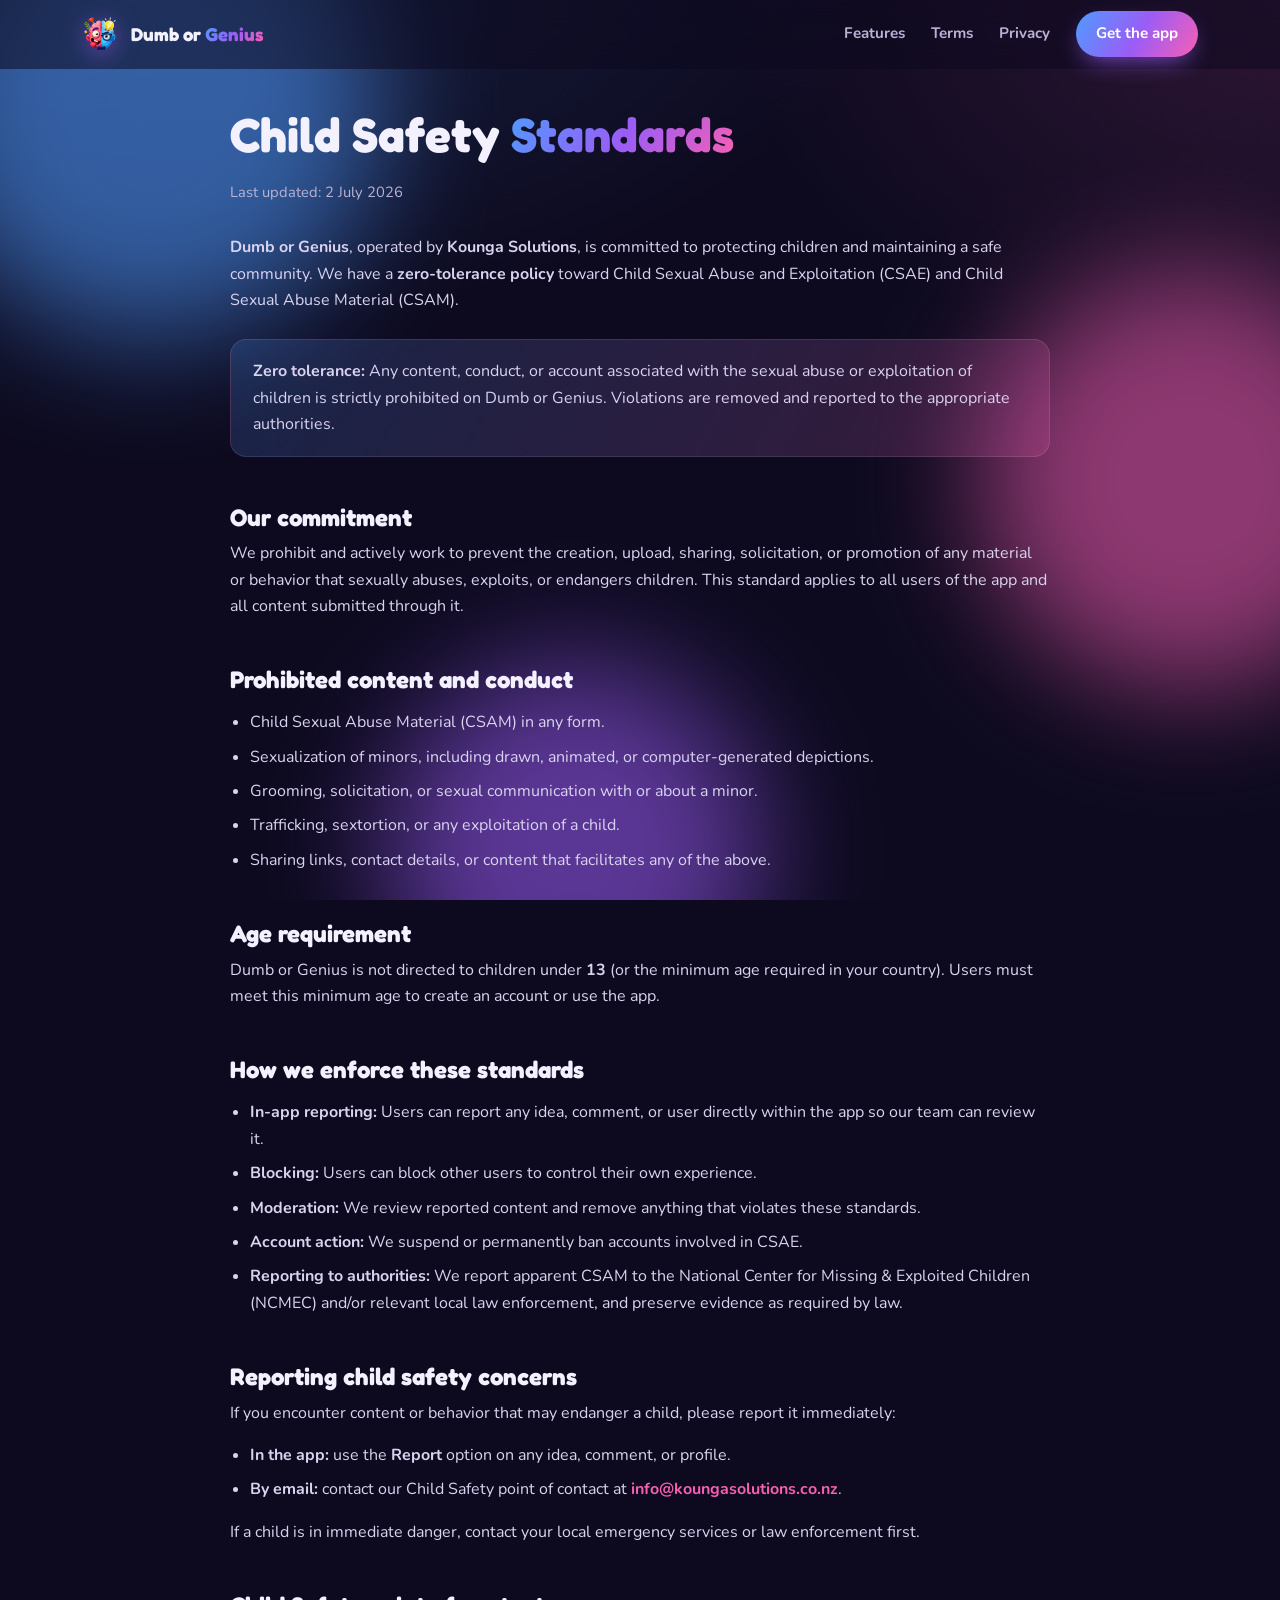
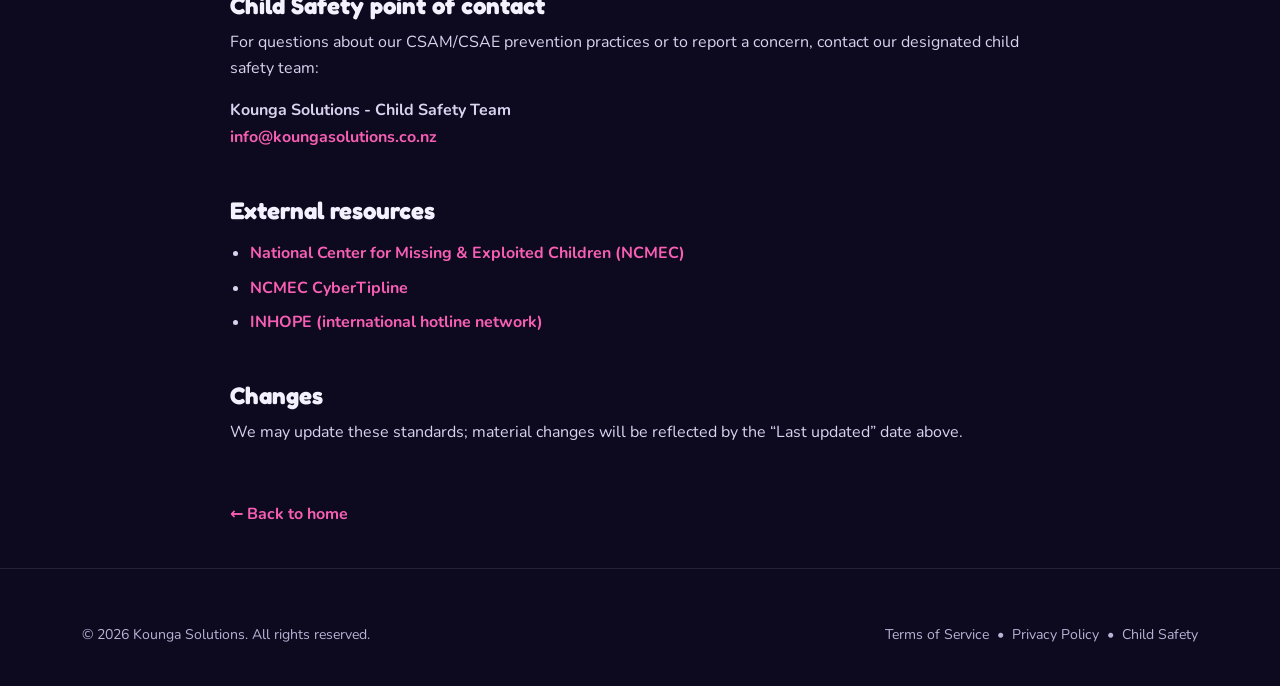
==== child-safety.html @ eff69321 "Add child safety standards page and update navigation links" ====
<!DOCTYPE html>
<html lang="en">

<head>
    <meta charset="UTF-8" />
    <meta name="viewport" content="width=device-width, initial-scale=1.0" />
    <title>Child Safety Standards - Dumb or Genius</title>
    <meta name="description"
        content="Dumb or Genius, by Kounga Solutions, has zero tolerance for Child Sexual Abuse and Exploitation (CSAE). Read our child safety standards." />
    <meta name="theme-color" content="#0d0a1f" />
    <link rel="icon" type="image/png" href="assets/img/logo.png" />
    <link rel="preconnect" href="https://fonts.googleapis.com" />
    <link rel="preconnect" href="https://fonts.gstatic.com" crossorigin />
    <link
        href="https://fonts.googleapis.com/css2?family=Fredoka:wght@400;500;600;700&family=Nunito:wght@400;600;700;800&display=swap"
        rel="stylesheet" />
    <link rel="stylesheet" href="assets/css/style.css" />
</head>

<body>
    <div class="bg-fx" aria-hidden="true">
        <span class="blob b1"></span>
        <span class="blob b2"></span>
        <span class="blob b3"></span>
    </div>

    <header class="nav" id="nav">
        <div class="wrap nav-inner">
            <a class="brand" href="index.html">
                <img src="assets/img/logo.png" alt="Dumb or Genius logo" />
                <span>Dumb or <span class="grad-text">Genius</span></span>
            </a>
            <nav class="nav-links" id="navLinks">
                <a href="index.html#features">Features</a>
                <a href="terms.html">Terms</a>
                <a href="privacy.html">Privacy</a>
                <a class="nav-cta" href="index.html#get">Get the app</a>
            </nav>
            <button class="nav-toggle" id="navToggle" aria-label="Toggle menu" aria-expanded="false">&#9776;</button>
        </div>
    </header>

    <main class="wrap">
        <article class="legal">
            <h1>Child Safety <span class="grad-text">Standards</span></h1>
            <p class="updated">Last updated: 2 July 2026</p>

            <p><strong>Dumb or Genius</strong>, operated by <strong>Kounga Solutions</strong>, is committed to
                protecting children and maintaining a safe community. We have a <strong>zero-tolerance policy</strong>
                toward Child Sexual Abuse and Exploitation (CSAE) and Child Sexual Abuse Material (CSAM).</p>

            <div class="callout">
                <p><strong>Zero tolerance:</strong> Any content, conduct, or account associated with the sexual abuse or
                    exploitation of children is strictly prohibited on Dumb or Genius. Violations are removed and
                    reported to the appropriate authorities.</p>
            </div>

            <h2>Our commitment</h2>
            <p>We prohibit and actively work to prevent the creation, upload, sharing, solicitation, or promotion of any
                material or behavior that sexually abuses, exploits, or endangers children. This standard applies to all
                users of the app and all content submitted through it.</p>

            <h2>Prohibited content and conduct</h2>
            <ul>
                <li>Child Sexual Abuse Material (CSAM) in any form.</li>
                <li>Sexualization of minors, including drawn, animated, or computer-generated depictions.</li>
                <li>Grooming, solicitation, or sexual communication with or about a minor.</li>
                <li>Trafficking, sextortion, or any exploitation of a child.</li>
                <li>Sharing links, contact details, or content that facilitates any of the above.</li>
            </ul>

            <h2>Age requirement</h2>
            <p>Dumb or Genius is not directed to children under <strong>13</strong> (or the minimum age required in your
                country). Users must meet this minimum age to create an account or use the app.</p>

            <h2>How we enforce these standards</h2>
            <ul>
                <li><strong>In-app reporting:</strong> Users can report any idea, comment, or user directly within the
                    app so our team can review it.</li>
                <li><strong>Blocking:</strong> Users can block other users to control their own experience.</li>
                <li><strong>Moderation:</strong> We review reported content and remove anything that violates these
                    standards.</li>
                <li><strong>Account action:</strong> We suspend or permanently ban accounts involved in CSAE.</li>
                <li><strong>Reporting to authorities:</strong> We report apparent CSAM to the National Center for
                    Missing &amp; Exploited Children (NCMEC) and/or relevant local law enforcement, and preserve
                    evidence as required by law.</li>
            </ul>

            <h2>Reporting child safety concerns</h2>
            <p>If you encounter content or behavior that may endanger a child, please report it immediately:</p>
            <ul>
                <li><strong>In the app:</strong> use the <strong>Report</strong> option on any idea, comment, or
                    profile.</li>
                <li><strong>By email:</strong> contact our Child Safety point of contact at <a
                        href="mailto:info@koungasolutions.co.nz">info@koungasolutions.co.nz</a>.</li>
            </ul>
            <p>If a child is in immediate danger, contact your local emergency services or law enforcement first.</p>

            <h2>Child Safety point of contact</h2>
            <p>For questions about our CSAM/CSAE prevention practices or to report a concern, contact our designated
                child safety team:</p>
            <p><strong>Kounga Solutions - Child Safety Team</strong><br />
                <a href="mailto:info@koungasolutions.co.nz">info@koungasolutions.co.nz</a>
            </p>

            <h2>External resources</h2>
            <ul>
                <li><a href="https://www.missingkids.org/" target="_blank" rel="noopener noreferrer">National Center for
                        Missing &amp; Exploited Children (NCMEC)</a></li>
                <li><a href="https://report.cybertip.org/" target="_blank" rel="noopener noreferrer">NCMEC
                        CyberTipline</a></li>
                <li><a href="https://www.inhope.org/" target="_blank" rel="noopener noreferrer">INHOPE (international
                        hotline network)</a></li>
            </ul>

            <h2>Changes</h2>
            <p>We may update these standards; material changes will be reflected by the &ldquo;Last updated&rdquo; date
                above.</p>

            <a class="back-home" href="index.html">&larr; Back to home</a>
        </article>
    </main>

    <footer class="footer">
        <div class="wrap">
            <div class="footer-bottom" style="border:0;padding-top:0;">
                <span>&copy; <span id="year">2026</span> Kounga Solutions. All rights reserved.</span>
                <span><a href="terms.html">Terms of Service</a> &nbsp;•&nbsp; <a href="privacy.html">Privacy
                        Policy</a> &nbsp;•&nbsp; <a href="child-safety.html">Child Safety</a></span>
            </div>
        </div>
    </footer>

    <script src="assets/js/main.js"></script>
</body>

</html>
---- assets/css/style.css ----
/* ============================================================
   Dumb or Genius - promotional site
   Brand: Genius blue → Purple → Dumb pink, gold accent.
   Fonts: Fredoka (display) + Nunito (body) to match the app.
   ============================================================ */

:root {
    --blue: #4f9bff;
    --blue-deep: #2d6bf0;
    --purple: #9b5cf6;
    --pink: #f85fb4;
    --gold: #ffc93c;

    --ink: #0d0a1f;
    --ink-2: #150f2e;
    --card: rgba(255, 255, 255, 0.05);
    --card-brd: rgba(255, 255, 255, 0.10);
    --text: #f4f1ff;
    --muted: #b9b2d6;

    --brand: linear-gradient(120deg, var(--blue) 0%, var(--purple) 52%, var(--pink) 100%);
    --brand-soft: linear-gradient(120deg, rgba(79, 155, 255, .18), rgba(248, 95, 180, .18));

    --radius: 22px;
    --shadow: 0 24px 60px -20px rgba(0, 0, 0, .65);
    --maxw: 1160px;
}

* {
    box-sizing: border-box;
}

html {
    scroll-behavior: smooth;
}

body {
    margin: 0;
    font-family: "Nunito", system-ui, -apple-system, Segoe UI, Roboto, sans-serif;
    color: var(--text);
    background: var(--ink);
    overflow-x: hidden;
    line-height: 1.65;
}

h1,
h2,
h3,
h4,
.display {
    font-family: "Fredoka", "Nunito", sans-serif;
    font-weight: 700;
    line-height: 1.08;
    margin: 0 0 .4em;
}

a {
    color: inherit;
    text-decoration: none;
}

p {
    margin: 0 0 1em;
    color: var(--muted);
}

img {
    max-width: 100%;
    display: block;
}

.wrap {
    width: 100%;
    max-width: var(--maxw);
    margin: 0 auto;
    padding: 0 22px;
}

.grad-text {
    background: var(--brand);
    -webkit-background-clip: text;
    background-clip: text;
    color: transparent;
}

.eyebrow {
    display: inline-flex;
    align-items: center;
    gap: 8px;
    font-family: "Fredoka", sans-serif;
    font-weight: 600;
    letter-spacing: .14em;
    text-transform: uppercase;
    font-size: .74rem;
    color: var(--text);
    padding: 7px 14px;
    border-radius: 999px;
    background: var(--brand-soft);
    border: 1px solid var(--card-brd);
}

/* ---------- Animated background ---------- */
.bg-fx {
    position: fixed;
    inset: 0;
    z-index: -2;
    overflow: hidden;
    background:
        radial-gradient(1200px 700px at 15% -10%, rgba(79, 155, 255, .16), transparent 60%),
        radial-gradient(1000px 700px at 100% 0%, rgba(248, 95, 180, .14), transparent 55%),
        var(--ink);
}

.blob {
    position: absolute;
    border-radius: 50%;
    filter: blur(60px);
    opacity: .55;
    animation: float 18s ease-in-out infinite;
}

.blob.b1 {
    width: 460px;
    height: 460px;
    background: var(--blue);
    top: -120px;
    left: -80px;
}

.blob.b2 {
    width: 420px;
    height: 420px;
    background: var(--pink);
    top: 30%;
    right: -120px;
    animation-delay: -4s;
}

.blob.b3 {
    width: 380px;
    height: 380px;
    background: var(--purple);
    bottom: -140px;
    left: 30%;
    animation-delay: -9s;
}

@keyframes float {

    0%,
    100% {
        transform: translate(0, 0) scale(1);
    }

    33% {
        transform: translate(40px, -30px) scale(1.08);
    }

    66% {
        transform: translate(-30px, 25px) scale(.95);
    }
}

/* ---------- Nav ---------- */
.nav {
    position: sticky;
    top: 0;
    z-index: 40;
    backdrop-filter: blur(14px);
    background: rgba(13, 10, 31, .55);
    border-bottom: 1px solid transparent;
    transition: background .3s, border-color .3s;
}

.nav.scrolled {
    background: rgba(13, 10, 31, .82);
    border-bottom-color: var(--card-brd);
}

.nav-inner {
    display: flex;
    align-items: center;
    justify-content: space-between;
    height: 68px;
}

.brand {
    display: flex;
    align-items: center;
    gap: 11px;
    font-family: "Fredoka", sans-serif;
    font-weight: 700;
    font-size: 1.16rem;
}

.brand img {
    width: 38px;
    height: 38px;
    filter: drop-shadow(0 4px 12px rgba(155, 92, 246, .55));
}

.nav-links {
    display: flex;
    align-items: center;
    gap: 26px;
}

.nav-links a {
    color: var(--muted);
    font-weight: 700;
    font-size: .95rem;
    transition: color .2s;
}

.nav-links a:hover {
    color: var(--text);
}

.nav-cta {
    padding: 10px 20px;
    border-radius: 999px;
    background: var(--brand);
    color: #fff !important;
    font-weight: 800;
    box-shadow: 0 10px 24px -8px rgba(155, 92, 246, .8);
}

.nav-cta:hover {
    color: #fff;
}

.nav-toggle {
    display: none;
    background: none;
    border: 0;
    color: var(--text);
    font-size: 1.6rem;
    cursor: pointer;
}

/* ---------- Buttons ---------- */
.btn {
    display: inline-flex;
    align-items: center;
    gap: 10px;
    font-family: "Fredoka", sans-serif;
    font-weight: 600;
    font-size: 1rem;
    padding: 15px 26px;
    border-radius: 999px;
    cursor: pointer;
    border: 0;
    transition: transform .18s cubic-bezier(.34, 1.56, .64, 1), box-shadow .25s;
}

.btn:active {
    transform: scale(.96);
}

.btn-primary {
    background: var(--brand);
    color: #fff;
    box-shadow: 0 16px 34px -12px rgba(155, 92, 246, .9);
}

.btn-primary:hover {
    transform: translateY(-3px);
    box-shadow: 0 22px 44px -12px rgba(248, 95, 180, .9);
}

.btn-ghost {
    background: var(--card);
    color: var(--text);
    border: 1px solid var(--card-brd);
}

.btn-ghost:hover {
    transform: translateY(-3px);
    background: rgba(255, 255, 255, .09);
}

/* Store buttons */
.stores {
    display: flex;
    flex-wrap: wrap;
    gap: 14px;
}

.store-btn {
    display: inline-flex;
    align-items: center;
    gap: 12px;
    padding: 12px 20px;
    border-radius: 16px;
    background: #ffffff0d;
    border: 1px solid var(--card-brd);
    transition: transform .18s, background .2s, border-color .2s;
}

.store-btn:hover {
    transform: translateY(-3px);
    background: #ffffff17;
    border-color: rgba(255, 255, 255, .28);
}

.store-btn svg {
    width: 26px;
    height: 26px;
    flex: none;
}

.store-btn .st-small {
    font-size: .66rem;
    color: var(--muted);
    text-transform: uppercase;
    letter-spacing: .1em;
    line-height: 1;
}

.store-btn .st-big {
    font-family: "Fredoka", sans-serif;
    font-weight: 600;
    font-size: 1.06rem;
    line-height: 1.2;
}

.store-btn[aria-disabled="true"] {
    position: relative;
}

.store-btn .soon {
    margin-left: 6px;
    font-size: .58rem;
    font-weight: 800;
    letter-spacing: .08em;
    background: var(--gold);
    color: #3a2a00;
    padding: 3px 7px;
    border-radius: 999px;
    text-transform: uppercase;
}

/* ---------- Hero ---------- */
.hero {
    position: relative;
    padding: 70px 0 40px;
}

.hero-grid {
    display: grid;
    grid-template-columns: 1.05fr .95fr;
    gap: 40px;
    align-items: center;
}

.hero h1 {
    font-size: clamp(2.5rem, 6vw, 4.4rem);
    font-weight: 700;
}

.hero .lede {
    font-size: 1.22rem;
    max-width: 34ch;
}

.hero-cta {
    display: flex;
    align-items: center;
    gap: 16px;
    flex-wrap: wrap;
    margin: 26px 0 20px;
}

.hero-note {
    font-size: .9rem;
    color: var(--muted);
}

.hero-note b {
    color: var(--gold);
}

.hero-art {
    position: relative;
    display: grid;
    place-items: center;
}

.hero-logo {
    width: min(78%, 380px);
    animation: bob 4.5s ease-in-out infinite;
    filter: drop-shadow(0 30px 60px rgba(155, 92, 246, .55));
}

.hero-halo {
    position: absolute;
    width: 78%;
    aspect-ratio: 1;
    border-radius: 50%;
    background: radial-gradient(circle, rgba(155, 92, 246, .55), transparent 62%);
    filter: blur(20px);
    animation: pulse 3s ease-in-out infinite;
}

@keyframes bob {

    0%,
    100% {
        transform: translateY(0);
    }

    50% {
        transform: translateY(-16px);
    }
}

@keyframes pulse {

    0%,
    100% {
        transform: scale(.9);
        opacity: .7;
    }

    50% {
        transform: scale(1.06);
        opacity: 1;
    }
}

.floaty {
    position: absolute;
    font-size: 2rem;
    animation: floaty 6s ease-in-out infinite;
    user-select: none;
}

.floaty.f1 {
    top: 4%;
    left: 2%;
    animation-delay: -1s;
}

.floaty.f2 {
    top: 12%;
    right: 6%;
    animation-delay: -3s;
    font-size: 2.5rem;
}

.floaty.f3 {
    bottom: 8%;
    left: 8%;
    font-size: 2.4rem;
    animation-delay: -2s;
}

.floaty.f4 {
    bottom: 2%;
    right: 3%;
    animation-delay: -4.5s;
}

@keyframes floaty {

    0%,
    100% {
        transform: translateY(0) rotate(-6deg);
    }

    50% {
        transform: translateY(-18px) rotate(6deg);
    }
}

/* ---------- Marquee ---------- */
.marquee {
    overflow: hidden;
    border-block: 1px solid var(--card-brd);
    background: rgba(255, 255, 255, .02);
    padding: 14px 0;
    margin-top: 20px;
}

.marquee-track {
    display: flex;
    width: max-content;
    animation: scrollx 26s linear infinite;
}

.marquee-track span {
    font-family: "Fredoka", sans-serif;
    font-weight: 600;
    font-size: 1.05rem;
    color: var(--muted);
    display: inline-flex;
    gap: 12px;
    margin-right: 46px;
}

.marquee-track span b {
    color: var(--text);
}

@keyframes scrollx {
    to {
        transform: translateX(-50%);
    }
}

/* ---------- Sections ---------- */
section {
    padding: 78px 0;
    position: relative;
}

.section-head {
    text-align: center;
    max-width: 640px;
    margin: 0 auto 52px;
}

.section-head h2 {
    font-size: clamp(2rem, 4vw, 2.9rem);
}

.section-head p {
    font-size: 1.1rem;
}

/* Worlds */
.worlds {
    position: relative;
    display: grid;
    grid-template-columns: 1fr 1fr;
    gap: 46px;
}

.world {
    position: relative;
    border-radius: var(--radius);
    padding: 34px;
    border: 1px solid var(--card-brd);
    overflow: hidden;
    transition: transform .3s, box-shadow .3s;
}

.world:hover {
    transform: translateY(-8px);
    box-shadow: var(--shadow);
}

.world.genius {
    background: linear-gradient(160deg, rgba(79, 155, 255, .20), rgba(45, 107, 240, .05));
}

.world.dumb {
    background: linear-gradient(160deg, rgba(155, 92, 246, .22), rgba(248, 95, 180, .08));
}

.world .emoji {
    font-size: 3.2rem;
    margin-bottom: 10px;
}

.world h3 {
    font-size: 1.7rem;
}

.world .vibe {
    font-family: "Fredoka", sans-serif;
    font-weight: 600;
    letter-spacing: .14em;
    font-size: .74rem;
    text-transform: uppercase;
    padding: 5px 12px;
    border-radius: 999px;
    display: inline-block;
    margin-bottom: 14px;
}

.world.genius .vibe {
    background: rgba(79, 155, 255, .25);
    color: #cfe2ff;
}

.world.dumb .vibe {
    background: rgba(248, 95, 180, .25);
    color: #ffd6ee;
}

.vs-chip {
    position: absolute;
    left: 50%;
    top: 50%;
    transform: translate(-50%, -50%);
    z-index: 5;
    width: 62px;
    height: 62px;
    border-radius: 50%;
    display: grid;
    place-items: center;
    font-family: "Fredoka", sans-serif;
    font-weight: 700;
    color: #3a2a00;
    font-size: 1.1rem;
    background: linear-gradient(135deg, #ffd75e, #ffb020);
    box-shadow: 0 0 26px rgba(255, 201, 60, .7);
    animation: pulse 1.8s ease-in-out infinite;
}

/* Features */
.features {
    display: grid;
    grid-template-columns: repeat(3, 1fr);
    gap: 22px;
}

.feature {
    background: var(--card);
    border: 1px solid var(--card-brd);
    border-radius: var(--radius);
    padding: 28px;
    transition: transform .25s, border-color .25s, background .25s;
}

.feature:hover {
    transform: translateY(-6px);
    border-color: rgba(255, 255, 255, .24);
    background: rgba(255, 255, 255, .07);
}

.feature .fi {
    width: 54px;
    height: 54px;
    border-radius: 15px;
    display: grid;
    place-items: center;
    font-size: 1.7rem;
    margin-bottom: 16px;
    background: var(--brand-soft);
    border: 1px solid var(--card-brd);
}

.feature h3 {
    font-size: 1.24rem;
}

.feature p {
    margin: 0;
    font-size: .98rem;
}

/* Vote demo */
.demo {
    background: linear-gradient(150deg, rgba(255, 255, 255, .06), rgba(255, 255, 255, .02));
    border: 1px solid var(--card-brd);
    border-radius: 30px;
    padding: 40px;
    max-width: 560px;
    margin: 0 auto;
    text-align: center;
}

.demo .idea-card {
    background: var(--ink-2);
    border: 1px solid var(--card-brd);
    border-radius: var(--radius);
    padding: 26px;
    margin-bottom: 24px;
    text-align: left;
}

.demo .idea-card h3 {
    font-size: 1.3rem;
    margin-bottom: 6px;
}

.demo .idea-card p {
    margin: 0;
}

.vote-row {
    display: flex;
    align-items: center;
    justify-content: center;
    gap: 18px;
}

.vote-btn {
    display: inline-flex;
    align-items: center;
    gap: 10px;
    font-family: "Fredoka", sans-serif;
    font-weight: 600;
    font-size: 1.1rem;
    padding: 14px 28px;
    border-radius: 999px;
    border: 0;
    cursor: pointer;
    background: var(--brand);
    color: #fff;
    box-shadow: 0 14px 30px -12px rgba(248, 95, 180, .9);
    transition: transform .16s;
}

.vote-btn:active {
    transform: scale(.94);
}

.vote-count {
    font-family: "Fredoka", sans-serif;
    font-weight: 700;
    font-size: 2rem;
    min-width: 90px;
    background: var(--brand);
    -webkit-background-clip: text;
    background-clip: text;
    color: transparent;
}

.demo small {
    color: var(--muted);
}

/* Steps */
.steps {
    display: grid;
    grid-template-columns: repeat(4, 1fr);
    gap: 20px;
    counter-reset: step;
}

.step {
    background: var(--card);
    border: 1px solid var(--card-brd);
    border-radius: var(--radius);
    padding: 28px 24px;
    position: relative;
}

.step::before {
    counter-increment: step;
    content: counter(step);
    font-family: "Fredoka", sans-serif;
    font-weight: 700;
    font-size: 1.1rem;
    width: 40px;
    height: 40px;
    border-radius: 50%;
    display: grid;
    place-items: center;
    background: var(--brand);
    color: #fff;
    margin-bottom: 16px;
}

.step h3 {
    font-size: 1.16rem;
}

.step p {
    margin: 0;
    font-size: .95rem;
}

/* Ranks strip */
.ranks {
    display: flex;
    flex-wrap: wrap;
    justify-content: center;
    gap: 14px;
}

.rank-pill {
    padding: 12px 20px;
    border-radius: 999px;
    border: 1px solid var(--card-brd);
    background: var(--card);
    font-family: "Fredoka", sans-serif;
    font-weight: 600;
    display: inline-flex;
    gap: 9px;
    align-items: center;
}

/* Trust */
.trust {
    display: grid;
    grid-template-columns: repeat(3, 1fr);
    gap: 22px;
}

.trust-card {
    background: var(--card);
    border: 1px solid var(--card-brd);
    border-radius: var(--radius);
    padding: 28px;
}

.trust-card .fi {
    font-size: 1.9rem;
    margin-bottom: 12px;
}

.trust-card h3 {
    font-size: 1.2rem;
}

.trust-card p {
    margin: 0;
    font-size: .96rem;
}

/* CTA */
.cta {
    text-align: center;
}

.cta-box {
    position: relative;
    overflow: hidden;
    border-radius: 34px;
    padding: 66px 30px;
    background: var(--brand);
    box-shadow: var(--shadow);
}

.cta-box h2 {
    font-size: clamp(2rem, 5vw, 3.2rem);
    color: #fff;
}

.cta-box p {
    color: rgba(255, 255, 255, .9);
    font-size: 1.15rem;
    max-width: 40ch;
    margin: 0 auto 26px;
}

.cta-box .stores {
    justify-content: center;
}

.cta-box .store-btn {
    background: rgba(255, 255, 255, .16);
    border-color: rgba(255, 255, 255, .3);
    color: #fff;
}

.cta-box .store-btn:hover {
    background: rgba(255, 255, 255, .26);
}

.cta-box .st-small {
    color: rgba(255, 255, 255, .8);
}

.cta-logo {
    width: 96px;
    margin: 0 auto 18px;
    animation: bob 4.5s ease-in-out infinite;
}

/* ---------- Footer ---------- */
.footer {
    border-top: 1px solid var(--card-brd);
    padding: 54px 0 40px;
}

.footer-grid {
    display: grid;
    grid-template-columns: 1.6fr 1fr 1fr;
    gap: 30px;
    margin-bottom: 34px;
}

.footer .brand {
    margin-bottom: 14px;
}

.footer p {
    font-size: .95rem;
    max-width: 34ch;
}

.footer h4 {
    font-family: "Fredoka", sans-serif;
    font-size: .82rem;
    letter-spacing: .12em;
    text-transform: uppercase;
    color: var(--muted);
    margin-bottom: 14px;
}

.footer ul {
    list-style: none;
    margin: 0;
    padding: 0;
    display: grid;
    gap: 10px;
}

.footer ul a {
    color: var(--text);
    font-weight: 700;
    opacity: .82;
    transition: opacity .2s;
}

.footer ul a:hover {
    opacity: 1;
}

.footer-bottom {
    border-top: 1px solid var(--card-brd);
    padding-top: 22px;
    display: flex;
    justify-content: space-between;
    flex-wrap: wrap;
    gap: 10px;
    font-size: .88rem;
    color: var(--muted);
}

/* ---------- Reveal on scroll ---------- */
.reveal {
    opacity: 0;
    transform: translateY(26px);
    transition: opacity .7s ease, transform .7s cubic-bezier(.2, .7, .2, 1);
}

.reveal.in {
    opacity: 1;
    transform: none;
}

/* ---------- Legal (privacy/terms) ---------- */
.legal {
    max-width: 820px;
    margin: 0 auto;
    padding: 40px 0 40px;
}

.legal .updated {
    color: var(--muted);
    font-size: .92rem;
    margin-bottom: 30px;
}

.legal h1 {
    font-size: clamp(2.2rem, 5vw, 3rem);
}

.legal h2 {
    font-size: 1.5rem;
    margin-top: 40px;
    padding-top: 8px;
}

.legal h3 {
    font-size: 1.15rem;
    margin-top: 26px;
}

.legal p,
.legal li {
    color: #d9d3f0;
}

.legal ul {
    padding-left: 20px;
}

.legal li {
    margin-bottom: 8px;
}

.legal a {
    color: var(--pink);
    font-weight: 700;
}

.legal .callout {
    background: var(--brand-soft);
    border: 1px solid var(--card-brd);
    border-radius: 16px;
    padding: 18px 22px;
    margin: 26px 0;
}

.legal .callout p:last-child {
    margin: 0;
}

.back-home {
    display: inline-flex;
    align-items: center;
    gap: 8px;
    margin-top: 40px;
    font-weight: 800;
    color: var(--blue);
}

/* ---------- Confetti ---------- */
.confetti-piece {
    position: fixed;
    width: 10px;
    height: 14px;
    top: -20px;
    z-index: 60;
    pointer-events: none;
    border-radius: 2px;
}

/* ---------- Responsive ---------- */
@media (max-width: 900px) {
    .hero-grid {
        grid-template-columns: 1fr;
        text-align: center;
    }

    .hero .lede {
        margin-inline: auto;
    }

    .hero-cta,
    .stores {
        justify-content: center;
    }

    .hero-art {
        order: -1;
    }

    .worlds {
        grid-template-columns: 1fr;
    }

    .vs-chip {
        top: 50%;
        bottom: auto;
        left: 50%;
    }

    .features {
        grid-template-columns: 1fr 1fr;
    }

    .steps {
        grid-template-columns: 1fr 1fr;
    }

    .trust {
        grid-template-columns: 1fr;
    }

    .footer-grid {
        grid-template-columns: 1fr;
    }
}

@media (max-width: 620px) {
    .nav-links {
        position: fixed;
        inset: 68px 0 auto 0;
        flex-direction: column;
        gap: 0;
        background: rgba(13, 10, 31, .97);
        border-bottom: 1px solid var(--card-brd);
        padding: 10px 22px 22px;
        transform: translateY(-140%);
        transition: transform .3s;
    }

    .nav-links.open {
        transform: none;
    }

    .nav-links a {
        padding: 14px 0;
        width: 100%;
        border-bottom: 1px solid var(--card-brd);
    }

    .nav-links .nav-cta {
        text-align: center;
        margin-top: 12px;
        border: 0;
    }

    .nav-toggle {
        display: block;
    }

    .features {
        grid-template-columns: 1fr;
    }

    .steps {
        grid-template-columns: 1fr;
    }

    section {
        padding: 56px 0;
    }
}

@media (prefers-reduced-motion: reduce) {
    * {
        animation: none !important;
        scroll-behavior: auto;
    }

    .reveal {
        opacity: 1;
        transform: none;
    }
}

/* ---------- Icons ---------- */
.ic {
    width: 1em;
    height: 1em;
    fill: none;
    stroke: currentColor;
    stroke-width: 2;
    stroke-linecap: round;
    stroke-linejoin: round;
    display: inline-block;
    vertical-align: -.15em;
    flex: none;
}

.eyebrow .ic {
    width: 1.05em;
    height: 1.05em;
}

.btn .ic,
.vote-btn .ic {
    width: 1.15em;
    height: 1.15em;
}

.feature .fi {
    color: #cdbcff;
    transition: color .25s;
}

.feature:hover .fi {
    color: #fff;
}

.world .world-ic {
    display: inline-flex;
    margin-bottom: 10px;
}

.world.genius .world-ic {
    color: var(--blue);
}

.world.dumb .world-ic {
    color: var(--pink);
}

.world .world-ic .ic {
    width: 3rem;
    height: 3rem;
    stroke-width: 1.8;
}

.trust-card .fi {
    color: #cdbcff;
}

.rank-pill .ic {
    width: 1.15em;
    height: 1.15em;
}

.marquee-track span .ic {
    color: var(--text);
}

.demo .idea-card h3 .ic {
    color: var(--pink);
    margin-right: 4px;
    vertical-align: -.18em;
}

.floaty {
    color: var(--gold);
}

.floaty .ic {
    width: 1em;
    height: 1em;
    filter: drop-shadow(0 6px 14px rgba(0, 0, 0, .4));
}

.footer-made {
    display: inline-flex;
    align-items: center;
    gap: 6px;
}

.footer-made .ic {
    width: 1.05em;
    height: 1.05em;
}

.vote-btn.is-voted {
    background: linear-gradient(120deg, #34d399, #10b981);
    box-shadow: 0 14px 30px -12px rgba(16, 185, 129, .9);
}

.c-blue {
    color: var(--blue);
}

.c-purple {
    color: var(--purple);
}

.c-pink {
    color: var(--pink);
}

.c-gold {
    color: var(--gold);
}

.c-green {
    color: #57d38c;
}
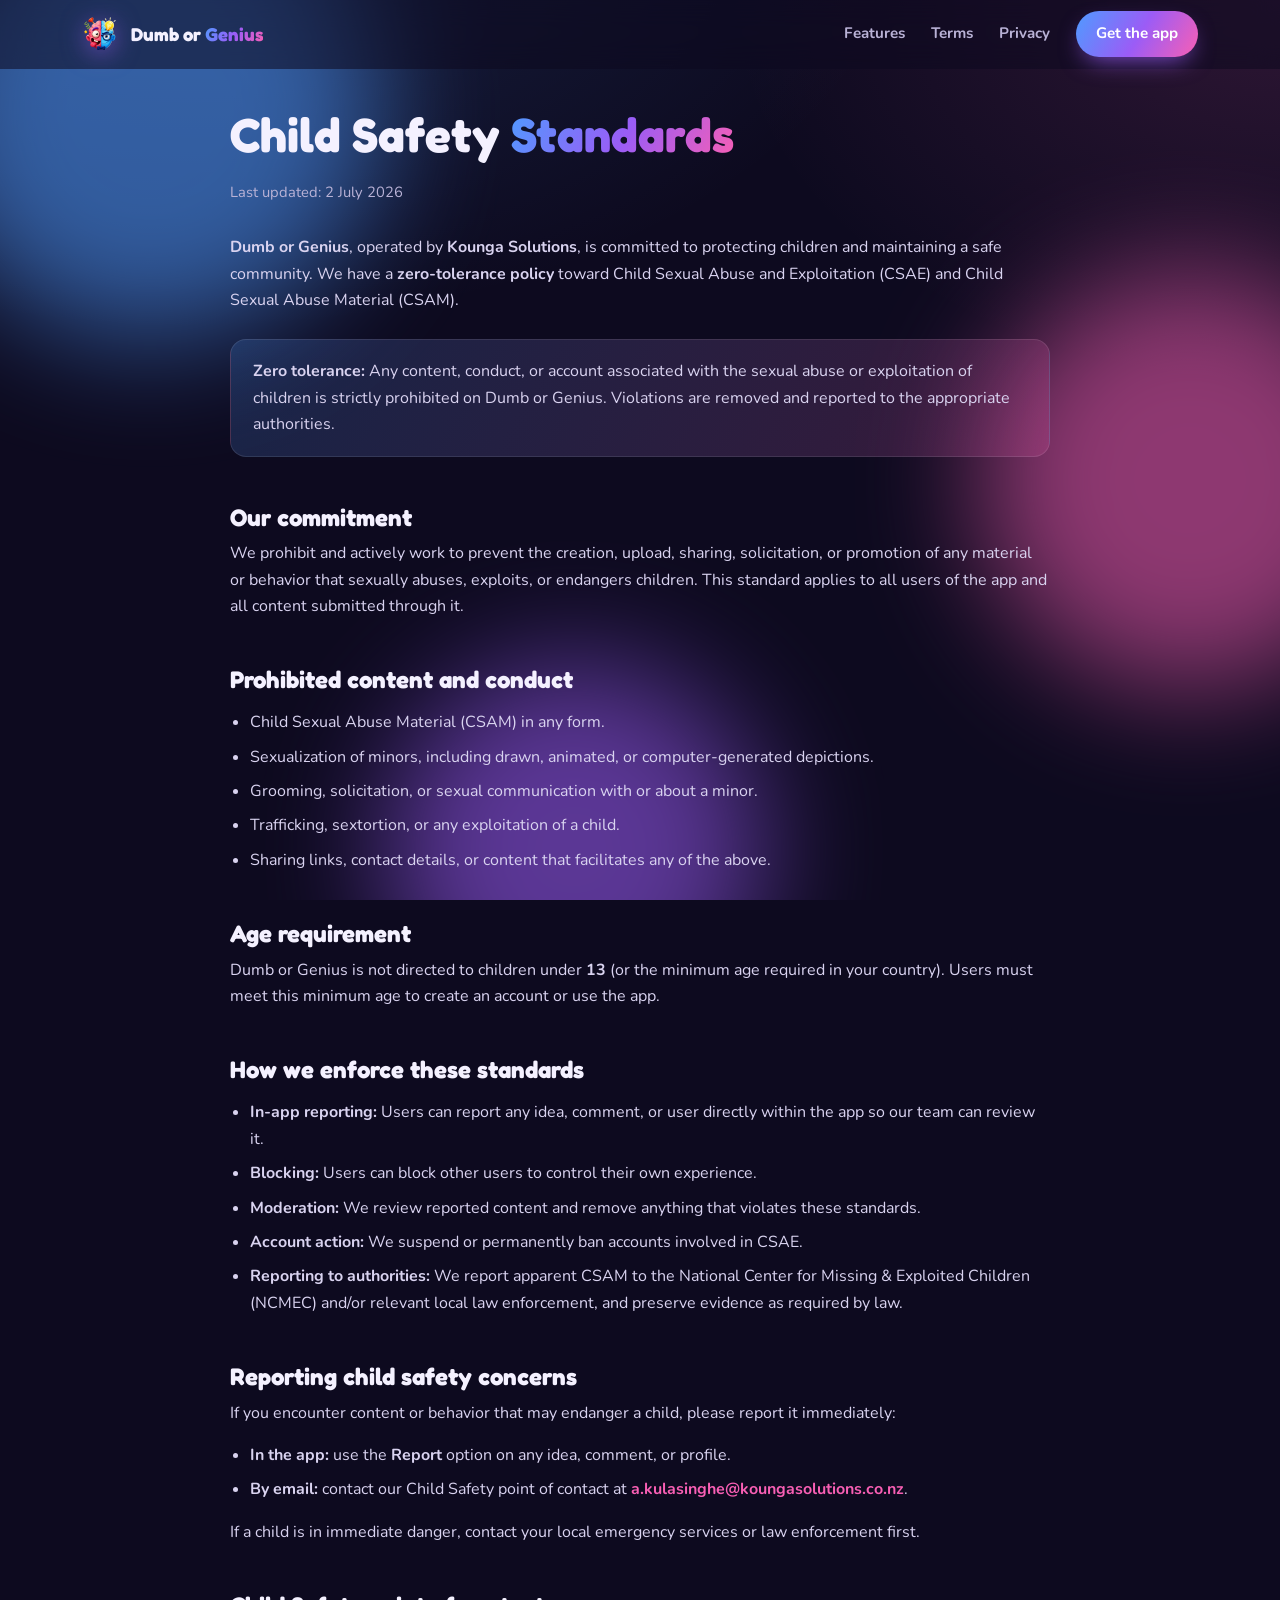
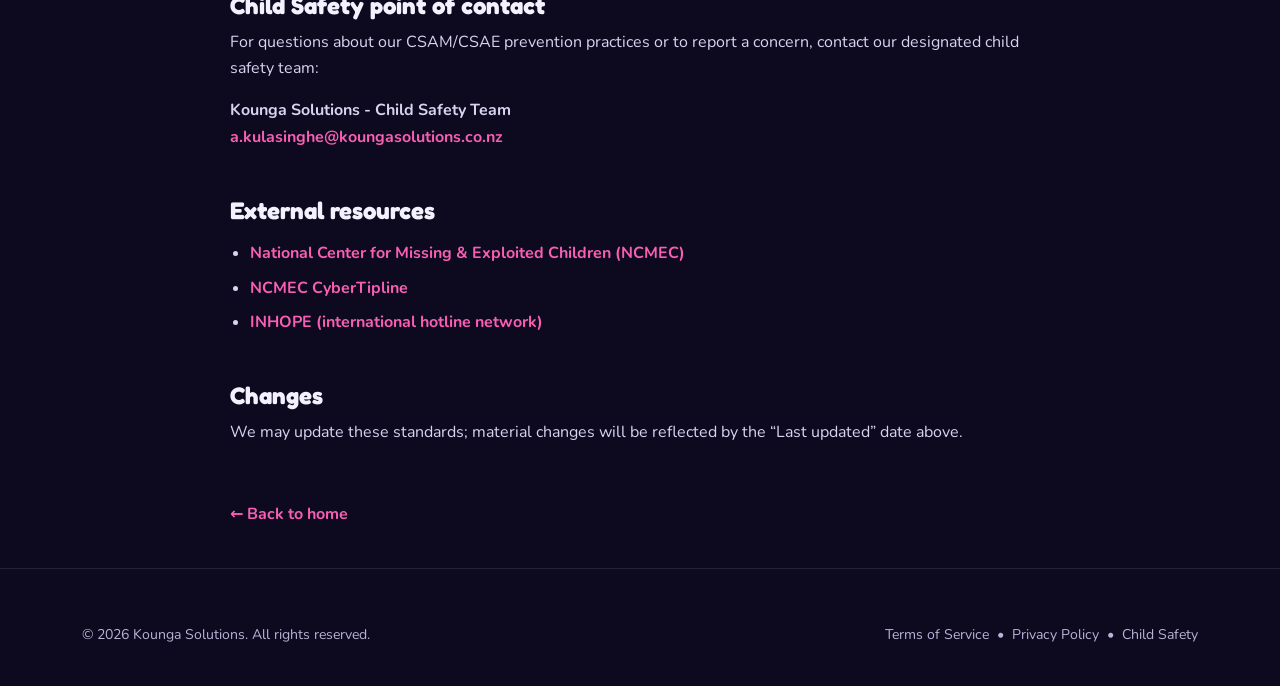
==== commit 929382d1: "Update contact email for Child Safety team in child safety standards page" ====
--- a/child-safety.html
+++ b/child-safety.html
@@ -92,7 +92,7 @@
                 <li><strong>In the app:</strong> use the <strong>Report</strong> option on any idea, comment, or
                     profile.</li>
                 <li><strong>By email:</strong> contact our Child Safety point of contact at <a
-                        href="mailto:info@koungasolutions.co.nz">info@koungasolutions.co.nz</a>.</li>
+                        href="mailto:a.kulasinghe@koungasolutions.co.nz">a.kulasinghe@koungasolutions.co.nz</a>.</li>
             </ul>
             <p>If a child is in immediate danger, contact your local emergency services or law enforcement first.</p>
 
@@ -100,7 +100,8 @@
             <p>For questions about our CSAM/CSAE prevention practices or to report a concern, contact our designated
                 child safety team:</p>
             <p><strong>Kounga Solutions - Child Safety Team</strong><br />
-                <a href="mailto:info@koungasolutions.co.nz">info@koungasolutions.co.nz</a>
+                <a href="mailto:a.kulasinghe@koungasolutions.co.nz">a.kulasinghe@koungasolutions.co.nz</a>
+            </p>
             </p>
 
             <h2>External resources</h2>
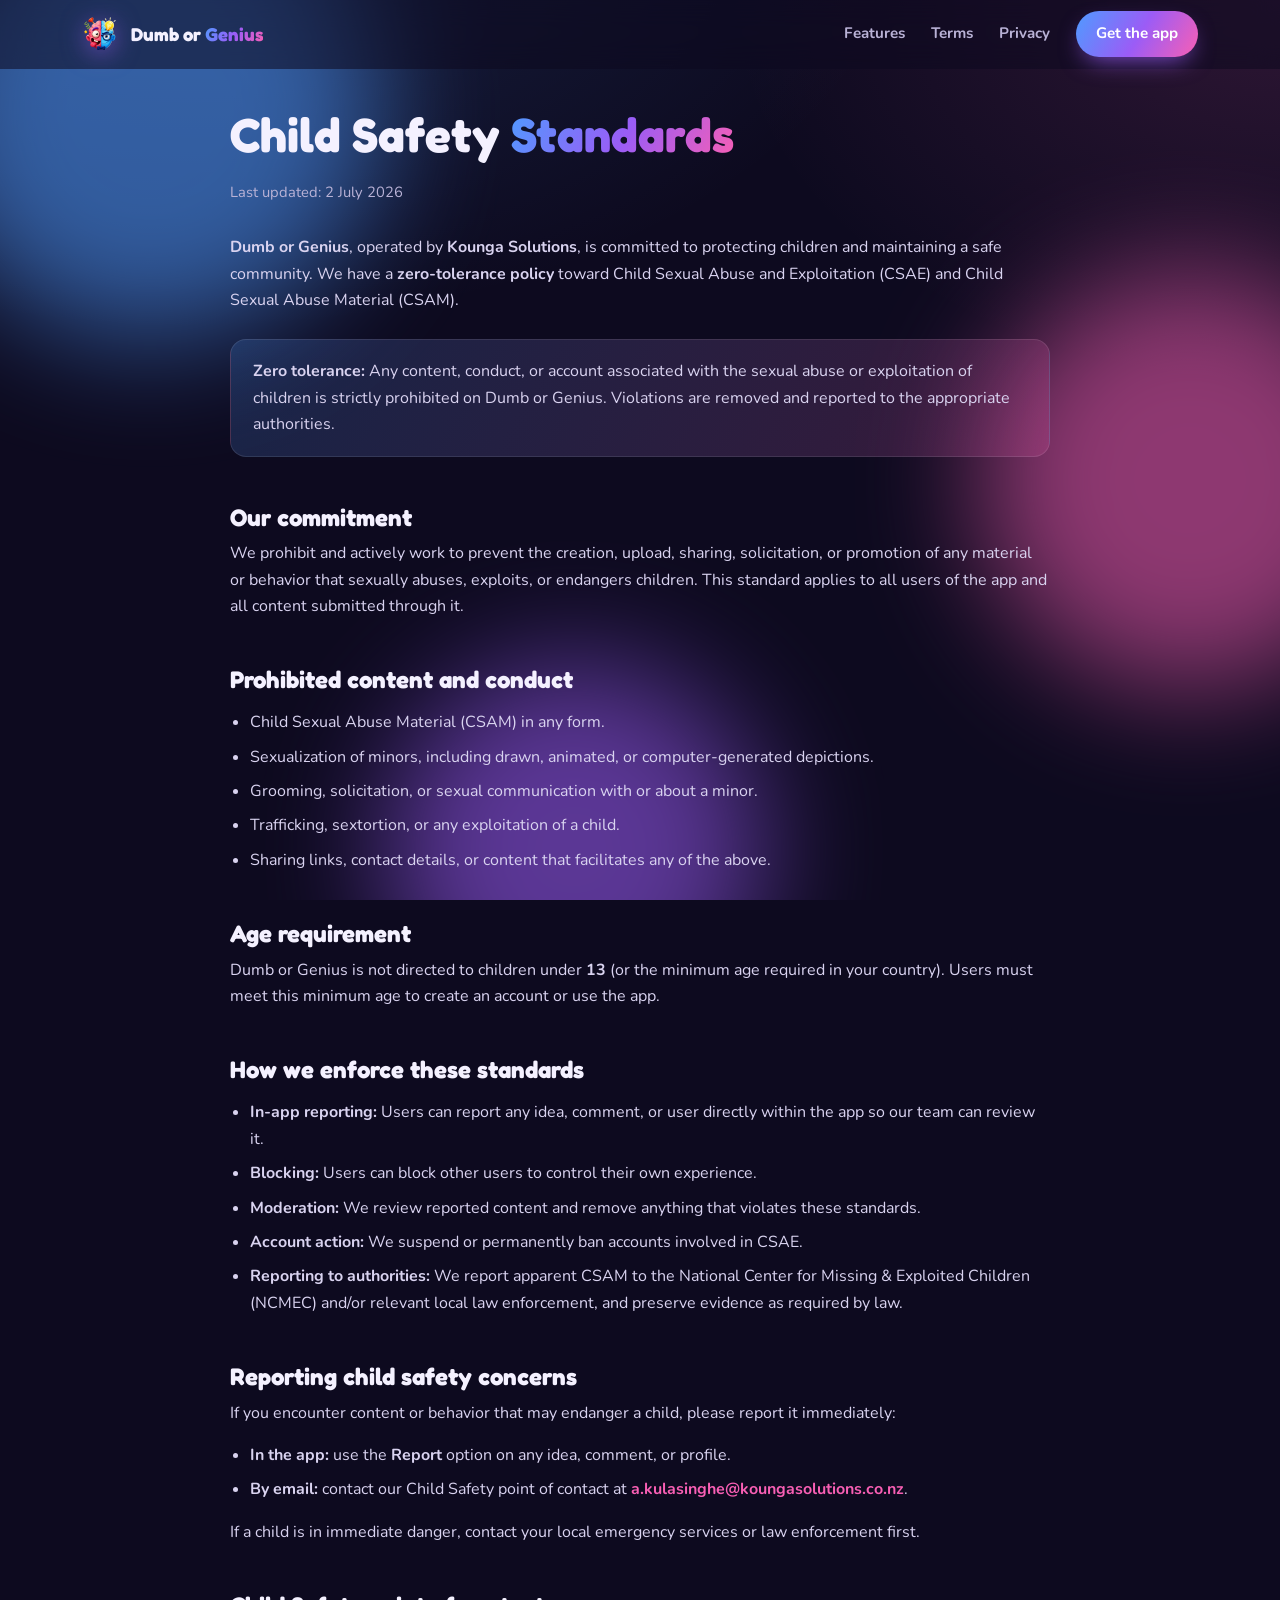
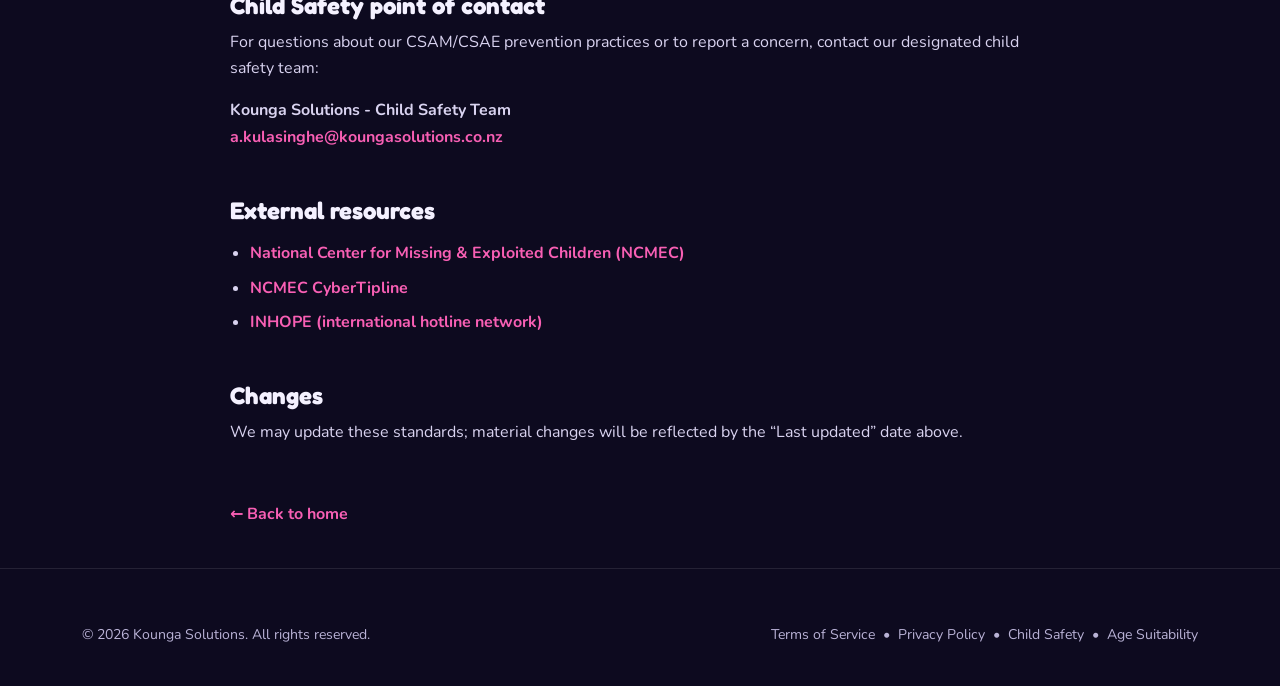
==== commit f2520223: "Add Age Suitability page and update footer and navigation links" ====
--- a/child-safety.html
+++ b/child-safety.html
@@ -125,9 +125,11 @@
     <footer class="footer">
         <div class="wrap">
             <div class="footer-bottom" style="border:0;padding-top:0;">
-                <span>&copy; <span id="year">2026</span> Kounga Solutions. All rights reserved.</span>
+                <span>&copy; <span id="year">2026</span> <a href="https://koungasolutions.co.nz" target="_blank"
+                        rel="noopener noreferrer">Kounga Solutions</a>. All rights reserved.</span>
                 <span><a href="terms.html">Terms of Service</a> &nbsp;•&nbsp; <a href="privacy.html">Privacy
-                        Policy</a> &nbsp;•&nbsp; <a href="child-safety.html">Child Safety</a></span>
+                        Policy</a> &nbsp;•&nbsp; <a href="child-safety.html">Child Safety</a> &nbsp;•&nbsp; <a
+                        href="age-suitability.html">Age Suitability</a></span>
             </div>
         </div>
     </footer>
